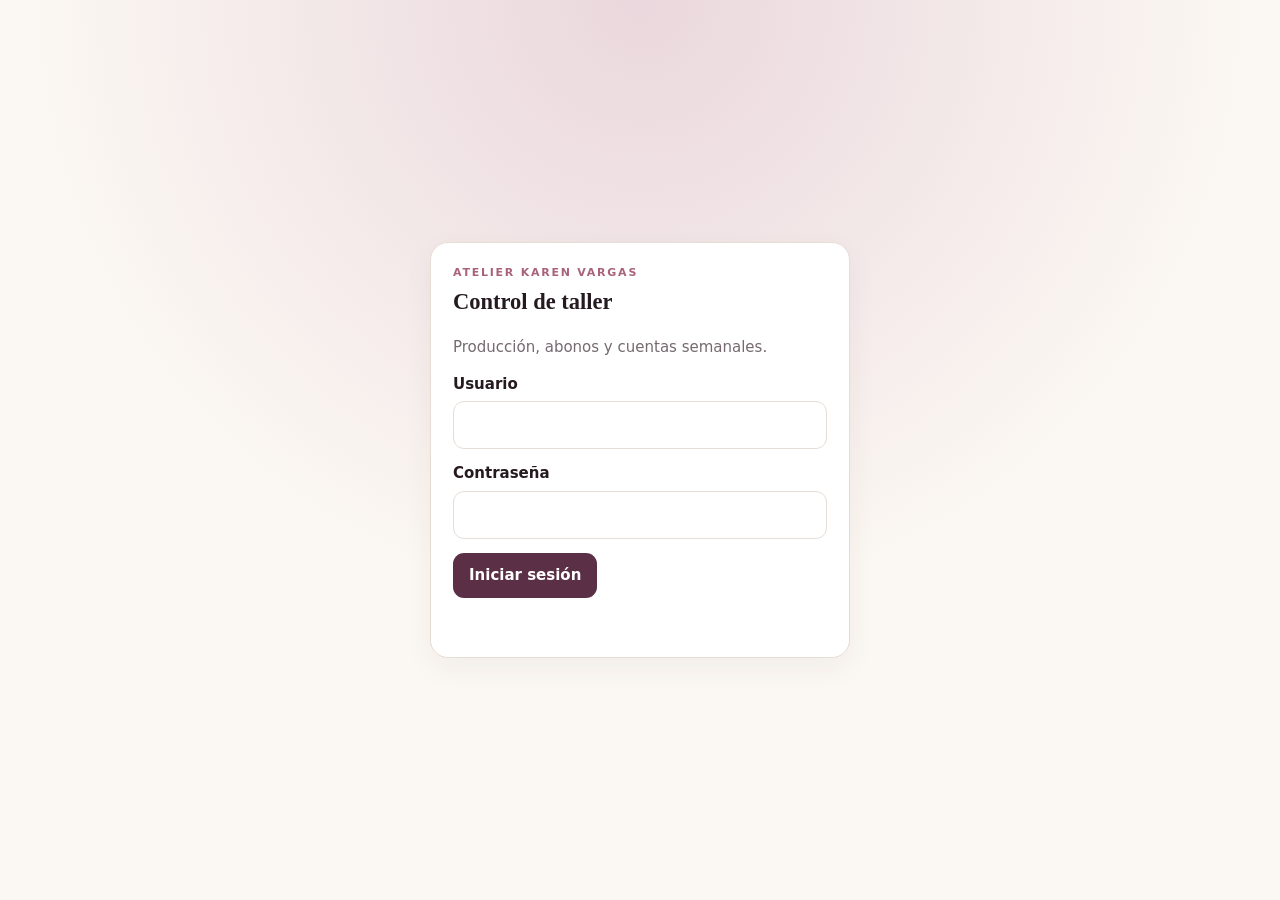
==== index.html @ 8a904d5d "fix: asegurar envío de formularios" ====
<!doctype html>
<html lang="es">
<head>
  <meta charset="utf-8">
  <meta name="viewport" content="width=device-width,initial-scale=1,viewport-fit=cover">
  <meta name="theme-color" content="#371f2d">
  <title>Control de Taller | Karen Vargas</title>
  <link rel="stylesheet" href="styles.css">
</head>
<body>
  <section id="login" class="login-shell">
    <form id="loginForm" class="card login-card">
      <p class="eyebrow">ATELIER KAREN VARGAS</p>
      <h1>Control de taller</h1>
      <p class="muted">Producción, abonos y cuentas semanales.</p>
      <label>Usuario<input id="username" autocomplete="username" required></label>
      <label>Contraseña<input id="password" type="password" autocomplete="current-password" required></label>
      <button class="primary" type="submit">Iniciar sesión</button>
      <p id="loginError" class="error"></p>
    </form>
  </section>

  <div id="app" hidden>
    <header>
      <div><p class="eyebrow">ATELIER KAREN VARGAS</p><h1>Control de taller</h1></div>
      <div class="header-actions"><span id="userBadge" class="badge"></span><button id="logoutBtn" class="ghost">Cerrar sesión</button></div>
    </header>
    <nav>
      <button data-view="dashboard" class="active">Resumen</button>
      <button data-view="trabajos">Trabajos</button>
      <button data-view="abonos">Abonos</button>
      <button data-view="cierres">Historial</button>
      <button data-view="auditoria" data-admin>Auditoría</button>
    </nav>
    <main>
      <section id="dashboard" class="view active">
        <div class="toolbar"><div><p class="eyebrow">SEMANA</p><h2 id="weekTitle"></h2></div><input id="weekPicker" type="week"></div>
        <div class="metrics">
          <article><span>Prendas</span><strong id="mCount">0</strong></article>
          <article><span>Producido</span><strong id="mProduced">$0</strong></article>
          <article><span>Abonado</span><strong id="mPaid">$0</strong></article>
          <article><span id="balanceLabel">Saldo pendiente</span><strong id="mBalance">$0</strong></article>
        </div>
        <div class="card"><div class="card-head"><h3>Estado de producción</h3><span id="weekStatus" class="badge"></span></div><div id="statusBars"></div></div>
        <div class="quick"><button data-open="work" class="primary">+ Registrar trabajo</button><button data-open="payment" class="secondary" data-admin>+ Registrar abono</button><button id="closeWeek" class="danger" data-admin>Cerrar semana</button></div>
      </section>

      <section id="trabajos" class="view"><div class="toolbar"><h2>Trabajos de la semana</h2><button data-open="work" class="primary">+ Nuevo</button></div><div id="workList" class="list"></div></section>
      <section id="abonos" class="view"><div class="toolbar"><h2>Abonos</h2><button data-open="payment" class="primary" data-admin>+ Registrar</button></div><div id="paymentList" class="list"></div></section>
      <section id="cierres" class="view"><div class="toolbar"><h2>Semanas cerradas</h2></div><div id="closeList" class="list"></div></section>
      <section id="auditoria" class="view"><div class="toolbar"><h2>Registro de actividad</h2></div><div id="auditList" class="list"></div></section>
    </main>
  </div>

  <dialog id="workDialog"><form id="workForm"><div class="card-head"><h2>Registrar trabajo</h2><button type="button" data-close="workDialog" class="icon">×</button></div><input name="id" type="hidden"><label>Clienta<input name="clienta" required></label><label>Prenda o descripción<input name="prenda" required placeholder="Vestido largo, conjunto..."></label><div class="grid"><label>Trabajo<select name="tipo"><option>Corte y confección</option><option>Corte</option><option>Confección</option><option>Arreglo</option></select></label><label>Estado<select name="estado"><option>Pendiente</option><option>En proceso</option><option>Terminado</option><option>Entregado</option></select></label></div><label>Valor acordado<input name="valor" type="number" min="0" step="1000" required></label><label>Nota<textarea name="nota" rows="3"></textarea></label><button type="submit" class="primary">Guardar trabajo</button></form></dialog>
  <dialog id="paymentDialog"><form id="paymentForm"><div class="card-head"><h2>Registrar abono</h2><button type="button" data-close="paymentDialog" class="icon">×</button></div><label>Fecha<input name="fecha" type="date" required></label><label>Valor entregado<input name="valor" type="number" min="1" step="1000" required></label><label>Medio<select name="medio"><option>Transferencia</option><option>Efectivo</option><option>Otro</option></select></label><label>Nota o comprobante<input name="nota"></label><button type="submit" class="primary">Guardar abono</button></form></dialog>
  <div id="toast"></div>
  <script src="config.js"></script><script src="app.js"></script>
</body>
</html>
---- styles.css ----
:root{--ink:#251a20;--wine:#5b3046;--rose:#a9627c;--cream:#fbf7f2;--line:#e8ddd5;--ok:#37745b;--warn:#b47a29;--bad:#a33f46}*{box-sizing:border-box}body{margin:0;font:15px/1.45 system-ui,-apple-system,Segoe UI,sans-serif;color:var(--ink);background:var(--cream)}button,input,select,textarea{font:inherit}button{cursor:pointer;border:0}.login-shell{min-height:100vh;display:grid;place-items:center;padding:24px;background:radial-gradient(circle at top,#ead7dd,var(--cream) 55%)}.card{background:#fff;border:1px solid var(--line);border-radius:18px;padding:22px;box-shadow:0 10px 30px #3b1f2d0d}.login-card{width:min(420px,100%)}h1,h2,h3,p{margin-top:0}h1{font-family:Georgia,serif}.eyebrow{font-size:11px;letter-spacing:.16em;color:var(--rose);font-weight:800;margin-bottom:5px}.muted{color:#756a70}.error{color:var(--bad);min-height:22px}label{display:grid;gap:6px;font-weight:650;margin:14px 0}input,select,textarea{width:100%;border:1px solid var(--line);border-radius:11px;padding:12px;background:#fff;color:var(--ink)}.primary,.secondary,.danger,.ghost{border-radius:11px;padding:12px 16px;font-weight:750}.primary{background:var(--wine);color:#fff}.secondary{background:#eadbe1;color:var(--wine)}.danger{background:#f8e1e2;color:var(--bad)}.ghost{background:#fff;border:1px solid var(--line)}header{display:flex;justify-content:space-between;align-items:center;padding:18px clamp(18px,5vw,70px);background:#fff;border-bottom:1px solid var(--line)}header h1{margin:0;font-size:25px}.header-actions{display:flex;gap:10px;align-items:center}.badge{display:inline-block;padding:6px 10px;border-radius:999px;background:#eee3e7;color:var(--wine);font-size:12px;font-weight:750}nav{display:flex;gap:5px;padding:10px clamp(12px,5vw,70px);background:#fff;overflow:auto;border-bottom:1px solid var(--line)}nav button{background:transparent;padding:10px 14px;border-radius:9px;white-space:nowrap}nav button.active{background:var(--wine);color:#fff}main{max-width:1180px;margin:auto;padding:26px 18px 60px}.view{display:none}.view.active{display:block}.toolbar,.card-head{display:flex;justify-content:space-between;align-items:center;gap:15px}.toolbar input{width:auto}.metrics{display:grid;grid-template-columns:repeat(4,1fr);gap:14px;margin:20px 0}.metrics article{background:#fff;border:1px solid var(--line);padding:20px;border-radius:16px}.metrics span{display:block;color:#756a70}.metrics strong{font-size:26px}.quick{display:flex;gap:10px;flex-wrap:wrap;margin:20px 0}.list{display:grid;gap:10px}.row{background:#fff;border:1px solid var(--line);border-radius:14px;padding:15px;display:grid;grid-template-columns:1fr auto;gap:10px}.row p{margin:2px 0}.money{font-weight:800;font-size:18px}.empty{text-align:center;padding:45px;color:#756a70}.bar{display:grid;grid-template-columns:100px 1fr 35px;align-items:center;gap:10px;margin:13px 0}.track{height:9px;background:#eee;border-radius:9px;overflow:hidden}.fill{height:100%;background:var(--rose)}dialog{border:0;border-radius:18px;padding:0;width:min(560px,calc(100% - 24px));box-shadow:0 30px 90px #0004}dialog::backdrop{background:#251a2088}dialog form{padding:24px}.icon{background:transparent;font-size:25px}.grid{display:grid;grid-template-columns:1fr 1fr;gap:12px}#toast{position:fixed;bottom:20px;left:50%;transform:translateX(-50%);background:var(--ink);color:#fff;border-radius:10px;padding:11px 17px;opacity:0;pointer-events:none;transition:.2s}#toast.show{opacity:1}@media(max-width:720px){header{align-items:flex-start}.header-actions{flex-direction:column;align-items:flex-end}.metrics{grid-template-columns:1fr 1fr}.metrics strong{font-size:21px}.toolbar{align-items:flex-start}.grid{grid-template-columns:1fr}.row{grid-template-columns:1fr}.quick>*{flex:1}.badge#userBadge{display:none}}@media(max-width:390px){.metrics{grid-template-columns:1fr}}
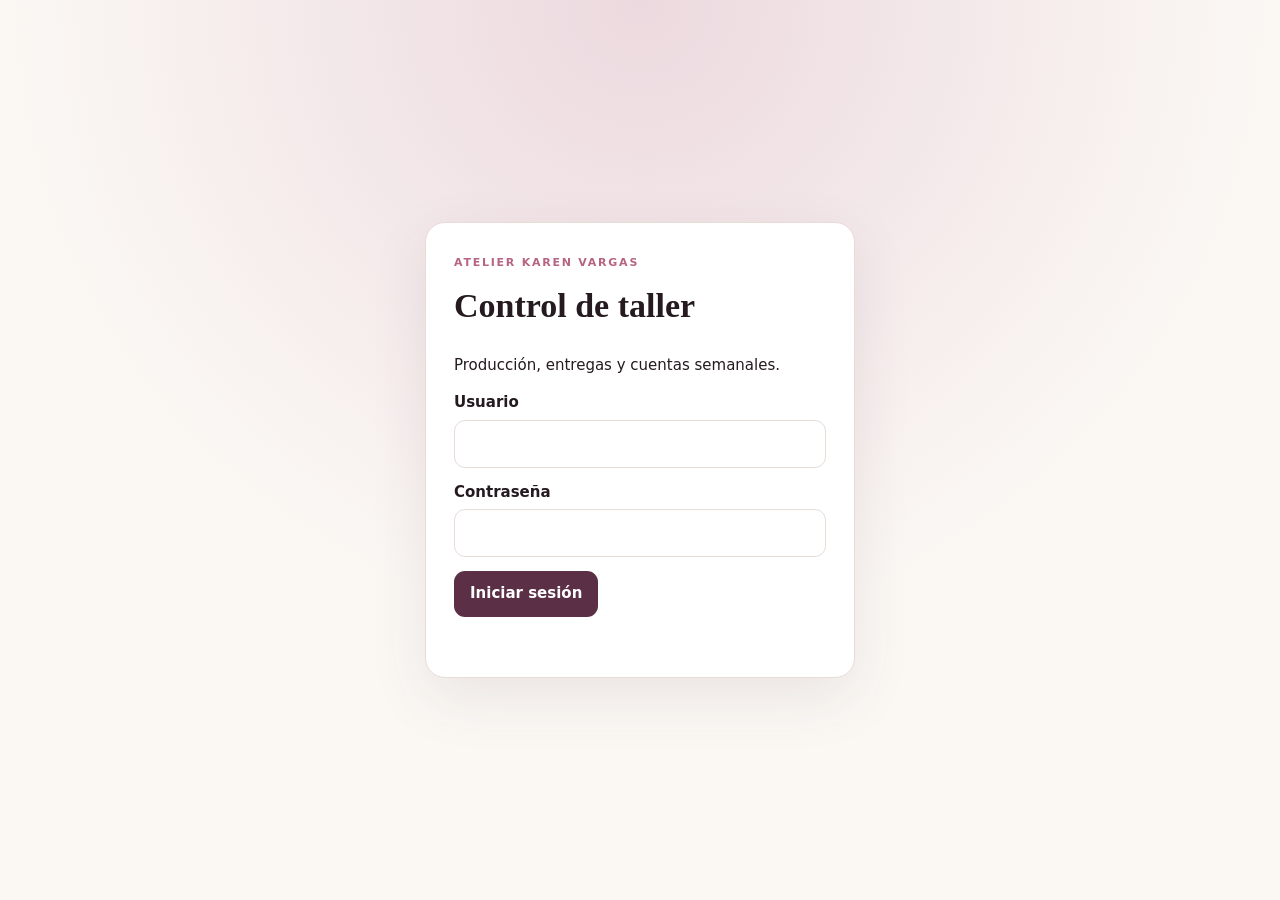
==== commit 6c017ad9: "reconstruir sistema completo desde cero" ====
--- a/index.html
+++ b/index.html
@@ -1,60 +1,183 @@
 <!doctype html>
 <html lang="es">
-<head>
-  <meta charset="utf-8">
-  <meta name="viewport" content="width=device-width,initial-scale=1,viewport-fit=cover">
-  <meta name="theme-color" content="#371f2d">
-  <title>Control de Taller | Karen Vargas</title>
-  <link rel="stylesheet" href="styles.css">
-</head>
-<body>
-  <section id="login" class="login-shell">
-    <form id="loginForm" class="card login-card">
-      <p class="eyebrow">ATELIER KAREN VARGAS</p>
-      <h1>Control de taller</h1>
-      <p class="muted">Producción, abonos y cuentas semanales.</p>
-      <label>Usuario<input id="username" autocomplete="username" required></label>
-      <label>Contraseña<input id="password" type="password" autocomplete="current-password" required></label>
-      <button class="primary" type="submit">Iniciar sesión</button>
-      <p id="loginError" class="error"></p>
-    </form>
-  </section>
+  <head>
+    <meta charset="UTF-8" />
+    <meta name="viewport" content="width=device-width, initial-scale=1" />
+    <meta name="theme-color" content="#4d283b" />
+    <title>Control de Taller | Karen Vargas</title>
+    <link rel="stylesheet" href="styles.css?v=1" />
+  </head>
+  <body>
+    <section id="loginScreen" class="login-screen">
+      <form id="loginForm" class="login-card">
+        <span class="brand">ATELIER KAREN VARGAS</span>
+        <h1>Control de taller</h1>
+        <p>Producción, entregas y cuentas semanales.</p>
+        <label
+          >Usuario<input id="loginUser" autocomplete="username" required
+        /></label>
+        <label
+          >Contraseña<input
+            id="loginPassword"
+            type="password"
+            autocomplete="current-password"
+            required
+        /></label>
+        <button id="loginButton" class="primary" type="submit">
+          Iniciar sesión
+        </button>
+        <p id="loginError" class="error" aria-live="polite"></p>
+      </form>
+    </section>
 
-  <div id="app" hidden>
-    <header>
-      <div><p class="eyebrow">ATELIER KAREN VARGAS</p><h1>Control de taller</h1></div>
-      <div class="header-actions"><span id="userBadge" class="badge"></span><button id="logoutBtn" class="ghost">Cerrar sesión</button></div>
-    </header>
-    <nav>
-      <button data-view="dashboard" class="active">Resumen</button>
-      <button data-view="trabajos">Trabajos</button>
-      <button data-view="abonos">Abonos</button>
-      <button data-view="cierres">Historial</button>
-      <button data-view="auditoria" data-admin>Auditoría</button>
-    </nav>
-    <main>
-      <section id="dashboard" class="view active">
-        <div class="toolbar"><div><p class="eyebrow">SEMANA</p><h2 id="weekTitle"></h2></div><input id="weekPicker" type="week"></div>
-        <div class="metrics">
-          <article><span>Prendas</span><strong id="mCount">0</strong></article>
-          <article><span>Producido</span><strong id="mProduced">$0</strong></article>
-          <article><span>Abonado</span><strong id="mPaid">$0</strong></article>
-          <article><span id="balanceLabel">Saldo pendiente</span><strong id="mBalance">$0</strong></article>
+    <div id="system" hidden>
+      <header>
+        <div>
+          <span class="brand">ATELIER KAREN VARGAS</span>
+          <h1>Control de taller</h1>
         </div>
-        <div class="card"><div class="card-head"><h3>Estado de producción</h3><span id="weekStatus" class="badge"></span></div><div id="statusBars"></div></div>
-        <div class="quick"><button data-open="work" class="primary">+ Registrar trabajo</button><button data-open="payment" class="secondary" data-admin>+ Registrar abono</button><button id="closeWeek" class="danger" data-admin>Cerrar semana</button></div>
-      </section>
+        <div class="user-actions">
+          <span id="userRole" class="pill"></span
+          ><button id="logoutButton" class="outline">Cerrar sesión</button>
+        </div>
+      </header>
+      <nav>
+        <button class="active" data-page="summary">Resumen</button>
+        <button data-page="works">Vestidos</button>
+        <button data-page="payments">Abonos</button>
+        <button data-page="history">Cierres</button>
+        <button data-page="audit" data-admin>Auditoría</button>
+      </nav>
+      <main>
+        <section id="summary" class="page active">
+          <div class="page-title">
+            <div>
+              <span class="brand">SEMANA</span>
+              <h2 id="weekLabel"></h2>
+            </div>
+            <input id="weekInput" type="week" />
+          </div>
+          <div class="stats">
+            <article>
+              <span>Vestidos</span><strong id="statWorks">0</strong>
+            </article>
+            <article>
+              <span>Total trabajos</span><strong id="statTotal">$0</strong>
+            </article>
+            <article>
+              <span>Abonado</span><strong id="statPaid">$0</strong>
+            </article>
+            <article>
+              <span id="balanceTitle">Saldo pendiente</span
+              ><strong id="statBalance">$0</strong>
+            </article>
+          </div>
+          <section class="panel">
+            <div class="panel-title">
+              <h3>Estado de la semana</h3>
+              <span id="weekState" class="pill"></span>
+            </div>
+            <div id="statusSummary"></div>
+          </section>
+          <div class="actions">
+            <button class="primary" data-open-work>+ Registrar vestido</button
+            ><button class="secondary" data-open-payment data-admin>
+              + Registrar abono</button
+            ><button id="closeWeekButton" class="danger" data-admin>
+              Cerrar semana
+            </button>
+          </div>
+        </section>
 
-      <section id="trabajos" class="view"><div class="toolbar"><h2>Trabajos de la semana</h2><button data-open="work" class="primary">+ Nuevo</button></div><div id="workList" class="list"></div></section>
-      <section id="abonos" class="view"><div class="toolbar"><h2>Abonos</h2><button data-open="payment" class="primary" data-admin>+ Registrar</button></div><div id="paymentList" class="list"></div></section>
-      <section id="cierres" class="view"><div class="toolbar"><h2>Semanas cerradas</h2></div><div id="closeList" class="list"></div></section>
-      <section id="auditoria" class="view"><div class="toolbar"><h2>Registro de actividad</h2></div><div id="auditList" class="list"></div></section>
-    </main>
-  </div>
+        <section id="works" class="page">
+          <div class="page-title">
+            <h2>Vestidos de la semana</h2>
+            <button class="primary" data-open-work>+ Registrar</button>
+          </div>
+          <div id="worksList" class="records"></div>
+        </section>
+        <section id="payments" class="page">
+          <div class="page-title">
+            <h2>Abonos de la semana</h2>
+            <button class="primary" data-open-payment data-admin>
+              + Registrar
+            </button>
+          </div>
+          <div id="paymentsList" class="records"></div>
+        </section>
+        <section id="history" class="page">
+          <div class="page-title"><h2>Historial semanal</h2></div>
+          <div id="historyList" class="records"></div>
+        </section>
+        <section id="audit" class="page">
+          <div class="page-title"><h2>Auditoría</h2></div>
+          <div id="auditList" class="records"></div>
+        </section>
+      </main>
+    </div>
 
-  <dialog id="workDialog"><form id="workForm"><div class="card-head"><h2>Registrar trabajo</h2><button type="button" data-close="workDialog" class="icon">×</button></div><input name="id" type="hidden"><label>Clienta<input name="clienta" required></label><label>Prenda o descripción<input name="prenda" required placeholder="Vestido largo, conjunto..."></label><div class="grid"><label>Trabajo<select name="tipo"><option>Corte y confección</option><option>Corte</option><option>Confección</option><option>Arreglo</option></select></label><label>Estado<select name="estado"><option>Pendiente</option><option>En proceso</option><option>Terminado</option><option>Entregado</option></select></label></div><label>Valor acordado<input name="valor" type="number" min="0" step="1000" required></label><label>Nota<textarea name="nota" rows="3"></textarea></label><button type="submit" class="primary">Guardar trabajo</button></form></dialog>
-  <dialog id="paymentDialog"><form id="paymentForm"><div class="card-head"><h2>Registrar abono</h2><button type="button" data-close="paymentDialog" class="icon">×</button></div><label>Fecha<input name="fecha" type="date" required></label><label>Valor entregado<input name="valor" type="number" min="1" step="1000" required></label><label>Medio<select name="medio"><option>Transferencia</option><option>Efectivo</option><option>Otro</option></select></label><label>Nota o comprobante<input name="nota"></label><button type="submit" class="primary">Guardar abono</button></form></dialog>
-  <div id="toast"></div>
-  <script src="config.js"></script><script src="app.js"></script>
-</body>
+    <dialog id="workDialog">
+      <form id="workForm">
+        <div class="dialog-title">
+          <h2>Registrar vestido</h2>
+          <button type="button" data-close="workDialog">×</button>
+        </div>
+        <label>Clienta<input name="client" required /></label
+        ><label>Vestido o descripción<input name="garment" required /></label>
+        <div class="two">
+          <label
+            >Trabajo<select name="type">
+              <option>Corte y confección</option>
+              <option>Corte</option>
+              <option>Confección</option>
+              <option>Arreglo</option>
+            </select></label
+          ><label
+            >Estado<select name="status">
+              <option>Cortado</option>
+              <option>En confección</option>
+              <option>Terminado</option>
+              <option>Entregado</option>
+            </select></label
+          >
+        </div>
+        <label
+          >Valor<input
+            name="value"
+            type="number"
+            min="0"
+            step="1000"
+            required /></label
+        ><label>Nota<textarea name="note" rows="3"></textarea></label
+        ><button class="primary" type="submit">Guardar vestido</button>
+      </form>
+    </dialog>
+    <dialog id="paymentDialog">
+      <form id="paymentForm">
+        <div class="dialog-title">
+          <h2>Registrar abono</h2>
+          <button type="button" data-close="paymentDialog">×</button>
+        </div>
+        <label>Fecha<input name="date" type="date" required /></label
+        ><label
+          >Valor<input
+            name="value"
+            type="number"
+            min="1"
+            step="1000"
+            required /></label
+        ><label
+          >Medio<select name="method">
+            <option>Transferencia</option>
+            <option>Efectivo</option>
+            <option>Otro</option>
+          </select></label
+        ><label>Nota<input name="note" /></label
+        ><button class="primary" type="submit">Guardar abono</button>
+      </form>
+    </dialog>
+    <div id="toast" role="status"></div>
+    <script src="config.js?v=1"></script>
+    <script src="app.js?v=1"></script>
+  </body>
 </html>
--- a/styles.css
+++ b/styles.css
@@ -1 +1,318 @@
-:root{--ink:#251a20;--wine:#5b3046;--rose:#a9627c;--cream:#fbf7f2;--line:#e8ddd5;--ok:#37745b;--warn:#b47a29;--bad:#a33f46}*{box-sizing:border-box}body{margin:0;font:15px/1.45 system-ui,-apple-system,Segoe UI,sans-serif;color:var(--ink);background:var(--cream)}button,input,select,textarea{font:inherit}button{cursor:pointer;border:0}.login-shell{min-height:100vh;display:grid;place-items:center;padding:24px;background:radial-gradient(circle at top,#ead7dd,var(--cream) 55%)}.card{background:#fff;border:1px solid var(--line);border-radius:18px;padding:22px;box-shadow:0 10px 30px #3b1f2d0d}.login-card{width:min(420px,100%)}h1,h2,h3,p{margin-top:0}h1{font-family:Georgia,serif}.eyebrow{font-size:11px;letter-spacing:.16em;color:var(--rose);font-weight:800;margin-bottom:5px}.muted{color:#756a70}.error{color:var(--bad);min-height:22px}label{display:grid;gap:6px;font-weight:650;margin:14px 0}input,select,textarea{width:100%;border:1px solid var(--line);border-radius:11px;padding:12px;background:#fff;color:var(--ink)}.primary,.secondary,.danger,.ghost{border-radius:11px;padding:12px 16px;font-weight:750}.primary{background:var(--wine);color:#fff}.secondary{background:#eadbe1;color:var(--wine)}.danger{background:#f8e1e2;color:var(--bad)}.ghost{background:#fff;border:1px solid var(--line)}header{display:flex;justify-content:space-between;align-items:center;padding:18px clamp(18px,5vw,70px);background:#fff;border-bottom:1px solid var(--line)}header h1{margin:0;font-size:25px}.header-actions{display:flex;gap:10px;align-items:center}.badge{display:inline-block;padding:6px 10px;border-radius:999px;background:#eee3e7;color:var(--wine);font-size:12px;font-weight:750}nav{display:flex;gap:5px;padding:10px clamp(12px,5vw,70px);background:#fff;overflow:auto;border-bottom:1px solid var(--line)}nav button{background:transparent;padding:10px 14px;border-radius:9px;white-space:nowrap}nav button.active{background:var(--wine);color:#fff}main{max-width:1180px;margin:auto;padding:26px 18px 60px}.view{display:none}.view.active{display:block}.toolbar,.card-head{display:flex;justify-content:space-between;align-items:center;gap:15px}.toolbar input{width:auto}.metrics{display:grid;grid-template-columns:repeat(4,1fr);gap:14px;margin:20px 0}.metrics article{background:#fff;border:1px solid var(--line);padding:20px;border-radius:16px}.metrics span{display:block;color:#756a70}.metrics strong{font-size:26px}.quick{display:flex;gap:10px;flex-wrap:wrap;margin:20px 0}.list{display:grid;gap:10px}.row{background:#fff;border:1px solid var(--line);border-radius:14px;padding:15px;display:grid;grid-template-columns:1fr auto;gap:10px}.row p{margin:2px 0}.money{font-weight:800;font-size:18px}.empty{text-align:center;padding:45px;color:#756a70}.bar{display:grid;grid-template-columns:100px 1fr 35px;align-items:center;gap:10px;margin:13px 0}.track{height:9px;background:#eee;border-radius:9px;overflow:hidden}.fill{height:100%;background:var(--rose)}dialog{border:0;border-radius:18px;padding:0;width:min(560px,calc(100% - 24px));box-shadow:0 30px 90px #0004}dialog::backdrop{background:#251a2088}dialog form{padding:24px}.icon{background:transparent;font-size:25px}.grid{display:grid;grid-template-columns:1fr 1fr;gap:12px}#toast{position:fixed;bottom:20px;left:50%;transform:translateX(-50%);background:var(--ink);color:#fff;border-radius:10px;padding:11px 17px;opacity:0;pointer-events:none;transition:.2s}#toast.show{opacity:1}@media(max-width:720px){header{align-items:flex-start}.header-actions{flex-direction:column;align-items:flex-end}.metrics{grid-template-columns:1fr 1fr}.metrics strong{font-size:21px}.toolbar{align-items:flex-start}.grid{grid-template-columns:1fr}.row{grid-template-columns:1fr}.quick>*{flex:1}.badge#userBadge{display:none}}@media(max-width:390px){.metrics{grid-template-columns:1fr}}
+:root {
+  --ink: #241a20;
+  --wine: #5b3046;
+  --rose: #b76482;
+  --cream: #fbf8f4;
+  --line: #e8ddd6;
+  --danger: #a23d49;
+}
+* {
+  box-sizing: border-box;
+}
+body {
+  margin: 0;
+  background: var(--cream);
+  color: var(--ink);
+  font:
+    15px/1.45 system-ui,
+    -apple-system,
+    "Segoe UI",
+    sans-serif;
+}
+button,
+input,
+select,
+textarea {
+  font: inherit;
+}
+button {
+  border: 0;
+  cursor: pointer;
+}
+button:disabled {
+  opacity: 0.55;
+  cursor: wait;
+}
+.brand {
+  color: var(--rose);
+  font-size: 11px;
+  letter-spacing: 0.16em;
+  font-weight: 800;
+}
+h1,
+h2,
+h3,
+p {
+  margin-top: 0;
+}
+h1 {
+  font-family: Georgia, serif;
+}
+.login-screen {
+  min-height: 100vh;
+  display: grid;
+  place-items: center;
+  padding: 20px;
+  background: radial-gradient(circle at top, #ecd9df, var(--cream) 58%);
+}
+.login-card {
+  width: min(430px, 100%);
+  padding: 28px;
+  background: white;
+  border: 1px solid var(--line);
+  border-radius: 20px;
+  box-shadow: 0 20px 60px #4d283b18;
+}
+.login-card h1 {
+  font-size: 34px;
+  margin: 8px 0 25px;
+}
+.login-card label,
+dialog label {
+  display: grid;
+  gap: 6px;
+  margin: 14px 0;
+  font-weight: 700;
+}
+input,
+select,
+textarea {
+  width: 100%;
+  padding: 12px;
+  border: 1px solid var(--line);
+  border-radius: 11px;
+  background: white;
+  color: var(--ink);
+}
+.primary,
+.secondary,
+.danger,
+.outline {
+  padding: 12px 16px;
+  border-radius: 11px;
+  font-weight: 750;
+}
+.primary {
+  background: var(--wine);
+  color: white;
+}
+.secondary {
+  background: #eadbe1;
+  color: var(--wine);
+}
+.danger {
+  background: #f8e1e4;
+  color: var(--danger);
+}
+.outline {
+  background: white;
+  color: var(--ink);
+  border: 1px solid var(--line);
+}
+.error {
+  min-height: 22px;
+  color: var(--danger);
+  margin: 10px 0 0;
+}
+.user-actions,
+.page-title,
+.panel-title,
+.dialog-title {
+  display: flex;
+  justify-content: space-between;
+  align-items: center;
+  gap: 12px;
+}
+header {
+  display: flex;
+  justify-content: space-between;
+  align-items: center;
+  padding: 18px clamp(18px, 5vw, 70px);
+  background: white;
+  border-bottom: 1px solid var(--line);
+}
+header h1 {
+  margin: 3px 0 0;
+  font-size: 25px;
+}
+.pill {
+  padding: 6px 10px;
+  border-radius: 999px;
+  background: #eee3e7;
+  color: var(--wine);
+  font-size: 12px;
+  font-weight: 750;
+}
+nav {
+  display: flex;
+  gap: 5px;
+  overflow: auto;
+  padding: 10px clamp(12px, 5vw, 70px);
+  background: white;
+  border-bottom: 1px solid var(--line);
+}
+nav button {
+  padding: 10px 14px;
+  border-radius: 9px;
+  background: transparent;
+  white-space: nowrap;
+}
+nav button.active {
+  background: var(--wine);
+  color: white;
+}
+main {
+  max-width: 1160px;
+  margin: auto;
+  padding: 26px 18px 60px;
+}
+.page {
+  display: none;
+}
+.page.active {
+  display: block;
+}
+.page-title input {
+  width: auto;
+}
+.stats {
+  display: grid;
+  grid-template-columns: repeat(4, 1fr);
+  gap: 13px;
+  margin: 20px 0;
+}
+.stats article,
+.panel,
+.record {
+  background: white;
+  border: 1px solid var(--line);
+  border-radius: 15px;
+}
+.stats article {
+  padding: 20px;
+}
+.stats span {
+  display: block;
+  color: #766b71;
+}
+.stats strong {
+  font-size: 25px;
+}
+.panel {
+  padding: 20px;
+}
+.actions {
+  display: flex;
+  gap: 10px;
+  flex-wrap: wrap;
+  margin: 18px 0;
+}
+.records {
+  display: grid;
+  gap: 10px;
+}
+.record {
+  display: grid;
+  grid-template-columns: 1fr auto;
+  gap: 12px;
+  padding: 15px;
+}
+.record p {
+  margin: 2px 0;
+}
+.record .amount {
+  font-size: 18px;
+  font-weight: 800;
+}
+.empty {
+  text-align: center;
+  color: #776d72;
+  padding: 42px;
+}
+.status-row {
+  display: grid;
+  grid-template-columns: 110px 1fr 35px;
+  gap: 10px;
+  align-items: center;
+  margin: 12px 0;
+}
+.track {
+  height: 9px;
+  border-radius: 9px;
+  background: #eee;
+  overflow: hidden;
+}
+.fill {
+  height: 100%;
+  background: var(--rose);
+}
+dialog {
+  width: min(560px, calc(100% - 22px));
+  padding: 0;
+  border: 0;
+  border-radius: 18px;
+  box-shadow: 0 30px 90px #0004;
+}
+dialog::backdrop {
+  background: #241a2088;
+}
+dialog form {
+  padding: 24px;
+}
+.dialog-title button {
+  background: transparent;
+  font-size: 27px;
+}
+.two {
+  display: grid;
+  grid-template-columns: 1fr 1fr;
+  gap: 12px;
+}
+#toast {
+  position: fixed;
+  bottom: 18px;
+  left: 50%;
+  transform: translateX(-50%);
+  padding: 11px 16px;
+  border-radius: 10px;
+  background: var(--ink);
+  color: white;
+  opacity: 0;
+  pointer-events: none;
+  transition: 0.2s;
+}
+#toast.show {
+  opacity: 1;
+}
+@media (max-width: 720px) {
+  header {
+    align-items: flex-start;
+  }
+  .user-actions {
+    flex-direction: column;
+    align-items: flex-end;
+  }
+  .stats {
+    grid-template-columns: 1fr 1fr;
+  }
+  .two {
+    grid-template-columns: 1fr;
+  }
+  .record {
+    grid-template-columns: 1fr;
+  }
+  .actions > * {
+    flex: 1;
+  }
+  .page-title {
+    align-items: flex-start;
+  }
+}
+@media (max-width: 390px) {
+  .stats {
+    grid-template-columns: 1fr;
+  }
+  .pill#userRole {
+    display: none;
+  }
+}
